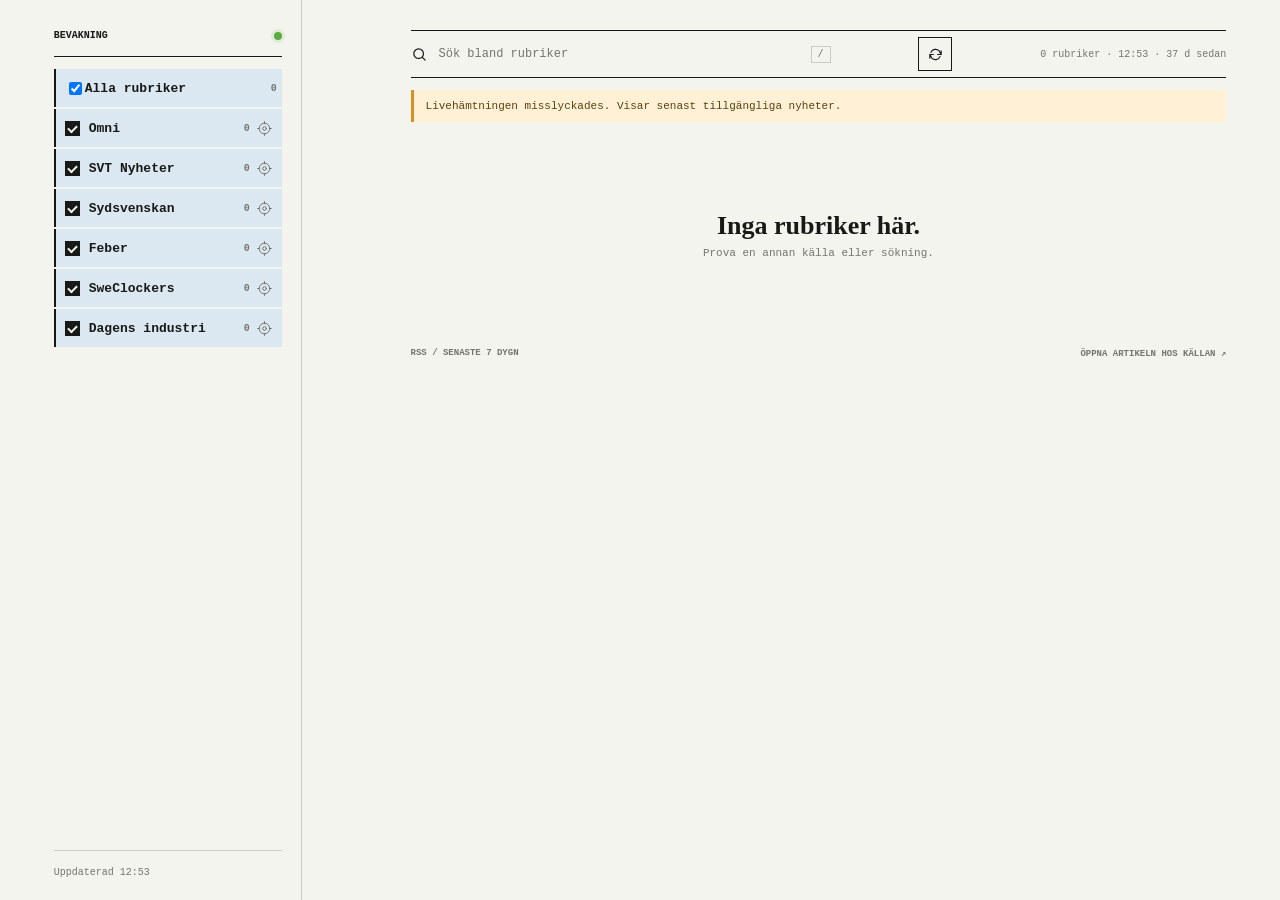
==== docs/index.html @ d1f1b70b "Bust cache for article age update" ====
<!doctype html>
<html lang="sv">
  <head>
    <meta charset="utf-8">
    <meta name="viewport" content="width=device-width, initial-scale=1">
    <meta name="theme-color" content="#f3f4ee">
    <meta name="description" content="Svenska rubriker från Omni, SVT, Sydsvenskan, Feber och SweClockers.">
    <title>Nyheter</title>
    <link rel="icon" type="image/svg+xml" href="./favicon.svg?v=1">
    <link rel="stylesheet" href="./styles.css?v=load-more-100-view-1">
    <script src="./app.js?v=load-more-100-view-2" defer></script>
  </head>
  <body>
    <main class="layout">
      <aside class="rail" aria-label="Källor">
        <div class="rail-heading"><span>BEVAKNING</span><span class="live-dot" aria-hidden="true"></span></div>
        <nav class="source-nav" id="source-nav" aria-label="Filtrera efter källa">
          <label class="source-filter is-active" for="source-all">
            <input id="source-all" type="checkbox" checked>
            <span>Alla rubriker</span>
            <span class="source-count" id="all-count">0</span>
          </label>
        </nav>
        <div class="rail-foot"><span id="update-time">Väntar på nyheter</span></div>
      </aside>

      <section class="feed" aria-label="Nyhetsflöde">
        <div class="toolbar">
          <label class="search-box">
            <svg viewBox="0 0 24 24" aria-hidden="true"><circle cx="10.8" cy="10.8" r="6.8"/><path d="m16 16 4 4"/></svg>
            <input id="search-input" type="search" placeholder="Sök bland rubriker" autocomplete="off" aria-label="Sök bland rubriker">
            <kbd>/</kbd>
          </label>
          <button class="refresh-button" id="refresh-button" type="button" title="Hämta senaste uppdateringen" aria-label="Hämta senaste uppdateringen">
            <svg viewBox="0 0 24 24" aria-hidden="true"><path d="M20 7v5h-5M4 17v-5h5M5.6 9a7 7 0 0 1 11.6-2L20 12M4 12l2.8 5a7 7 0 0 0 11.6-2"/></svg>
          </button>
          <div class="toolbar-status" id="results-status" aria-live="polite">Laddar flödet...</div>
        </div>

        <div id="feed-status" class="feed-status" role="status" hidden></div>
        <div class="article-list" id="article-list" aria-live="polite"></div>
        <div class="empty-state" id="empty-state" hidden>
          <h2>Inga rubriker här.</h2>
          <p>Prova en annan källa eller sökning.</p>
        </div>
        <div class="load-more-wrap" id="load-more-wrap" hidden>
          <button class="load-more-button" id="load-more-button" type="button">Ladda 100 till</button>
        </div>
        <footer class="feed-footer"><span>RSS / SENASTE 7 DYGN</span><span>ÖPPNA ARTIKELN HOS KÄLLAN ↗</span></footer>
      </section>
    </main>
  </body>
</html>
---- docs/styles.css ----
:root {
  color-scheme: light;
  --paper: #f3f4ee;
  --ink: #171916;
  --muted: #72766d;
  --line: #c9ccc2;
  --accent: #dce8f1;
  --accent-hover: #e8eff5;
  --mono: "SFMono-Regular", Consolas, "Liberation Mono", monospace;
  --serif: "Iowan Old Style", "Palatino Linotype", "Book Antiqua", Georgia, serif;
}

* { box-sizing: border-box; }
html { min-width: 320px; background: var(--paper); }
body { margin: 0; color: var(--ink); font-family: var(--mono); font-size: 13px; }
button, input { color: inherit; font: inherit; }
button { cursor: pointer; }
a { color: inherit; }
.rail-heading, .feed-footer { font-size: 10px; font-weight: 700; }
.refresh-button { width: 34px; height: 34px; flex: 0 0 34px; display: grid; place-items: center; border: 1px solid var(--ink); background: transparent; }
.refresh-button:hover { background: var(--accent); }
.refresh-button svg, .search-box svg { width: 17px; height: 17px; fill: none; stroke: currentColor; stroke-width: 1.7; stroke-linecap: round; stroke-linejoin: round; }
.refresh-button.is-loading svg { animation: turn .8s linear infinite; }
@keyframes turn { to { transform: rotate(360deg); } }
.layout { max-width: 1440px; margin: 0 auto; display: grid; grid-template-columns: 248px minmax(0, 860px); column-gap: clamp(42px, 8.5vw, 130px); padding: 0 4.2vw; }
.rail { min-height: 100vh; position: sticky; top: 0; height: 100vh; display: flex; flex-direction: column; border-right: 1px solid var(--line); padding: 30px 19px 22px 0; }
.rail-heading { display: flex; justify-content: space-between; align-items: center; padding-bottom: 15px; border-bottom: 1px solid var(--ink); }
.live-dot { height: 8px; width: 8px; border-radius: 50%; background: #5da945; box-shadow: 0 0 0 3px #5da94522; }
.source-nav { display: grid; gap: 2px; padding-top: 12px; }
.source-filter { display: flex; justify-content: space-between; align-items: center; min-height: 38px; padding: 0 5px 0 9px; background: transparent; border: 0; border-left: 2px solid transparent; }
.source-choice { display: flex; align-items: center; flex: 1; min-width: 0; min-height: 36px; cursor: pointer; }
.source-choice input { appearance: none; width: 15px; height: 15px; flex: 0 0 15px; margin: 0 9px 0 0; display: grid; place-items: center; border: 1px solid var(--muted); background: transparent; }
.source-choice input::before { content: ""; width: 7px; height: 4px; border-left: 2px solid var(--paper); border-bottom: 2px solid var(--paper); transform: rotate(-45deg) scale(0); }
.source-choice input:checked { border-color: var(--ink); background: var(--ink); }
.source-choice input:checked::before { transform: rotate(-45deg) scale(1); }
.source-choice input:focus-visible { outline: 2px solid var(--ink); outline-offset: 2px; }
.source-solo { width: 27px; height: 27px; flex: 0 0 27px; display: grid; place-items: center; border: 1px solid transparent; background: transparent; color: var(--muted); }
.source-solo svg { width: 15px; height: 15px; fill: none; stroke: currentColor; stroke-width: 1.6; stroke-linecap: round; stroke-linejoin: round; }
.source-solo:hover, .source-solo[aria-pressed="true"] { border-color: var(--ink); color: var(--ink); background: var(--paper); }
.source-solo:focus-visible { outline: 2px solid var(--ink); outline-offset: 1px; }
.source-filter:hover { background: var(--accent-hover); }
.source-filter.is-active { background: var(--accent); border-left-color: var(--ink); font-weight: 700; }
.source-filter.is-partial { background: var(--accent-hover); border-left-color: var(--line); }
.source-count { color: var(--muted); font-size: 10px; }
.source-filter .source-count { margin-left: auto; }
.rail-foot { margin-top: auto; border-top: 1px solid var(--line); padding-top: 16px; display: grid; gap: 8px; color: var(--muted); font-size: 10px; }
.feed { min-width: 0; padding: 30px 0 0; }
.toolbar { min-height: 48px; display: flex; align-items: center; justify-content: space-between; gap: 18px; border-top: 1px solid var(--ink); border-bottom: 1px solid var(--ink); }
.search-box { display: flex; align-items: center; gap: 9px; flex: 1; max-width: 420px; }
.search-box svg { flex: 0 0 auto; }
.search-box input { width: 100%; min-width: 0; border: 0; outline: 0; background: transparent; font-size: 12px; }
.search-box input::placeholder { color: var(--muted); }
kbd { border: 1px solid var(--line); padding: 2px 6px; color: var(--muted); font: 10px var(--mono); }
.toolbar-status { color: var(--muted); font-size: 10px; white-space: nowrap; }
.feed-status { margin-top: 12px; padding: 10px 12px; background: #fff0d6; border-left: 3px solid #d99025; color: #59400e; font-size: 11px; }
.feed-status[hidden], .empty-state[hidden] { display: none; }
.article-list { animation: arrive .35s ease-out both; }
@keyframes arrive { from { opacity: 0; transform: translateY(6px); } to { opacity: 1; transform: translateY(0); } }
.article-row { display: grid; grid-template-columns: 76px minmax(0, 1fr) 78px; gap: 16px; align-items: start; padding: 17px 0 16px; border-bottom: 1px solid var(--line); }
.article-source { padding-top: 3px; color: var(--muted); font-size: 10px; line-height: 1.35; text-decoration: none; }
.article-source:hover { color: var(--ink); text-decoration: underline; }
.article-main { min-width: 0; }
.article-title { display: inline; font-family: var(--serif); font-weight: 600; font-size: 20px; line-height: 1.27; text-decoration: none; text-wrap: pretty; }
.article-title:hover { text-decoration: underline; text-decoration-thickness: 1px; text-underline-offset: 3px; }
.article-description { margin: 6px 0 0; max-width: 660px; color: var(--muted); font-family: var(--serif); font-size: 13px; line-height: 1.45; }
.article-time { padding-top: 4px; color: var(--muted); font-size: 10px; text-align: right; white-space: nowrap; }
.load-more-wrap { display: flex; justify-content: center; padding: 22px 0; border-bottom: 1px solid var(--line); }
.load-more-wrap[hidden] { display: none; }
.load-more-button { min-height: 38px; padding: 0 16px; border: 1px solid var(--ink); background: transparent; font-size: 11px; }
.load-more-button:hover { background: var(--accent); }
.load-more-button:focus-visible { outline: 2px solid var(--ink); outline-offset: 2px; }
.empty-state { padding: 72px 0; text-align: center; }
.empty-state h2 { margin: 17px 0 6px; font: 600 26px var(--serif); }
.empty-state p { margin: 0; color: var(--muted); font-size: 11px; }
.feed-footer { display: flex; justify-content: space-between; gap: 12px; padding: 17px 0 28px; color: var(--muted); font-size: 9px; }

@media (min-width: 1440px) {
  .layout { padding-right: 0; padding-left: 0; }
}
@media (max-width: 780px) {
  .layout { display: block; padding: 0 18px; }
  .rail { position: static; height: auto; min-height: 0; padding: 17px 0 12px; border-right: 0; border-bottom: 1px solid var(--ink); }
  .rail-heading { padding-bottom: 10px; border-bottom: 0; }
  .source-nav { display: flex; overflow-x: auto; gap: 6px; padding-top: 2px; scrollbar-width: thin; }
  .source-filter { flex: 0 0 auto; min-height: 34px; border: 1px solid var(--line); padding: 0 10px; font-size: 11px; }
  .source-filter.is-active { border-color: var(--ink); }
  .rail-foot { display: none; }
  .feed { padding-top: 17px; }
}
@media (max-width: 480px) {
  .toolbar { gap: 9px; }
  .toolbar-status { font-size: 9px; }
  .article-row { grid-template-columns: minmax(0, 1fr) auto; gap: 5px 12px; padding: 14px 0; }
  .article-source { grid-column: 1; grid-row: 1; }
  .article-main { grid-column: 1 / -1; grid-row: 2; }
  .article-time { grid-column: 2; grid-row: 1; }
  .article-title { font-size: 19px; }
  .feed-footer { font-size: 8px; }
}
@media (prefers-reduced-motion: reduce) {
  *, *::before, *::after { scroll-behavior: auto !important; animation-duration: .01ms !important; animation-iteration-count: 1 !important; }
}
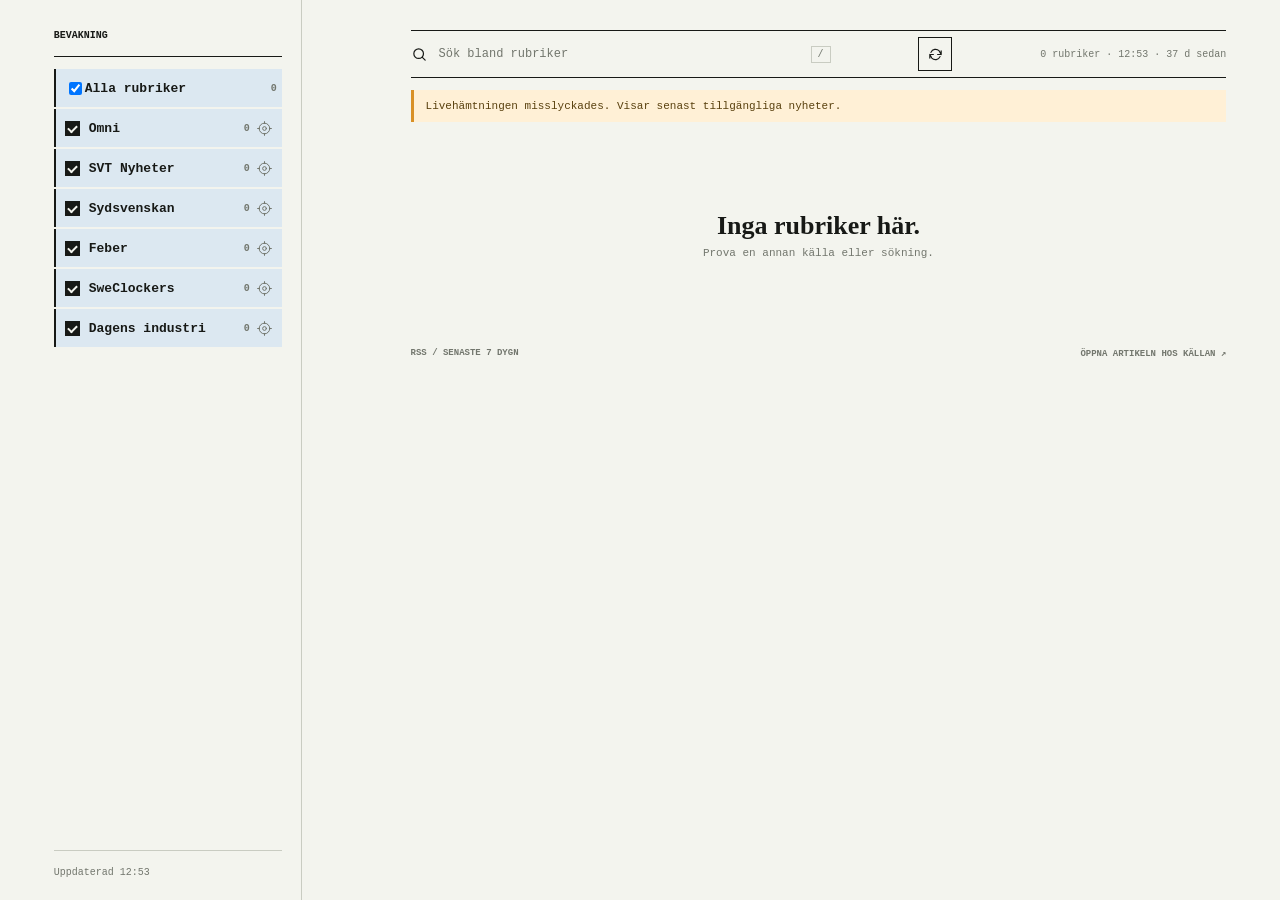
==== commit 3d37c567: "Remove decorative green status dot" ====
--- a/docs/index.html
+++ b/docs/index.html
@@ -7,13 +7,13 @@
     <meta name="description" content="Svenska rubriker från Omni, SVT, Sydsvenskan, Feber och SweClockers.">
     <title>Nyheter</title>
     <link rel="icon" type="image/svg+xml" href="./favicon.svg?v=1">
-    <link rel="stylesheet" href="./styles.css?v=load-more-100-view-1">
+    <link rel="stylesheet" href="./styles.css?v=remove-decorative-dot-1">
     <script src="./app.js?v=load-more-100-view-2" defer></script>
   </head>
   <body>
     <main class="layout">
       <aside class="rail" aria-label="Källor">
-        <div class="rail-heading"><span>BEVAKNING</span><span class="live-dot" aria-hidden="true"></span></div>
+        <div class="rail-heading"><span>BEVAKNING</span></div>
         <nav class="source-nav" id="source-nav" aria-label="Filtrera efter källa">
           <label class="source-filter is-active" for="source-all">
             <input id="source-all" type="checkbox" checked>
--- a/docs/styles.css
+++ b/docs/styles.css
@@ -25,7 +25,6 @@
 .layout { max-width: 1440px; margin: 0 auto; display: grid; grid-template-columns: 248px minmax(0, 860px); column-gap: clamp(42px, 8.5vw, 130px); padding: 0 4.2vw; }
 .rail { min-height: 100vh; position: sticky; top: 0; height: 100vh; display: flex; flex-direction: column; border-right: 1px solid var(--line); padding: 30px 19px 22px 0; }
 .rail-heading { display: flex; justify-content: space-between; align-items: center; padding-bottom: 15px; border-bottom: 1px solid var(--ink); }
-.live-dot { height: 8px; width: 8px; border-radius: 50%; background: #5da945; box-shadow: 0 0 0 3px #5da94522; }
 .source-nav { display: grid; gap: 2px; padding-top: 12px; }
 .source-filter { display: flex; justify-content: space-between; align-items: center; min-height: 38px; padding: 0 5px 0 9px; background: transparent; border: 0; border-left: 2px solid transparent; }
 .source-choice { display: flex; align-items: center; flex: 1; min-width: 0; min-height: 36px; cursor: pointer; }
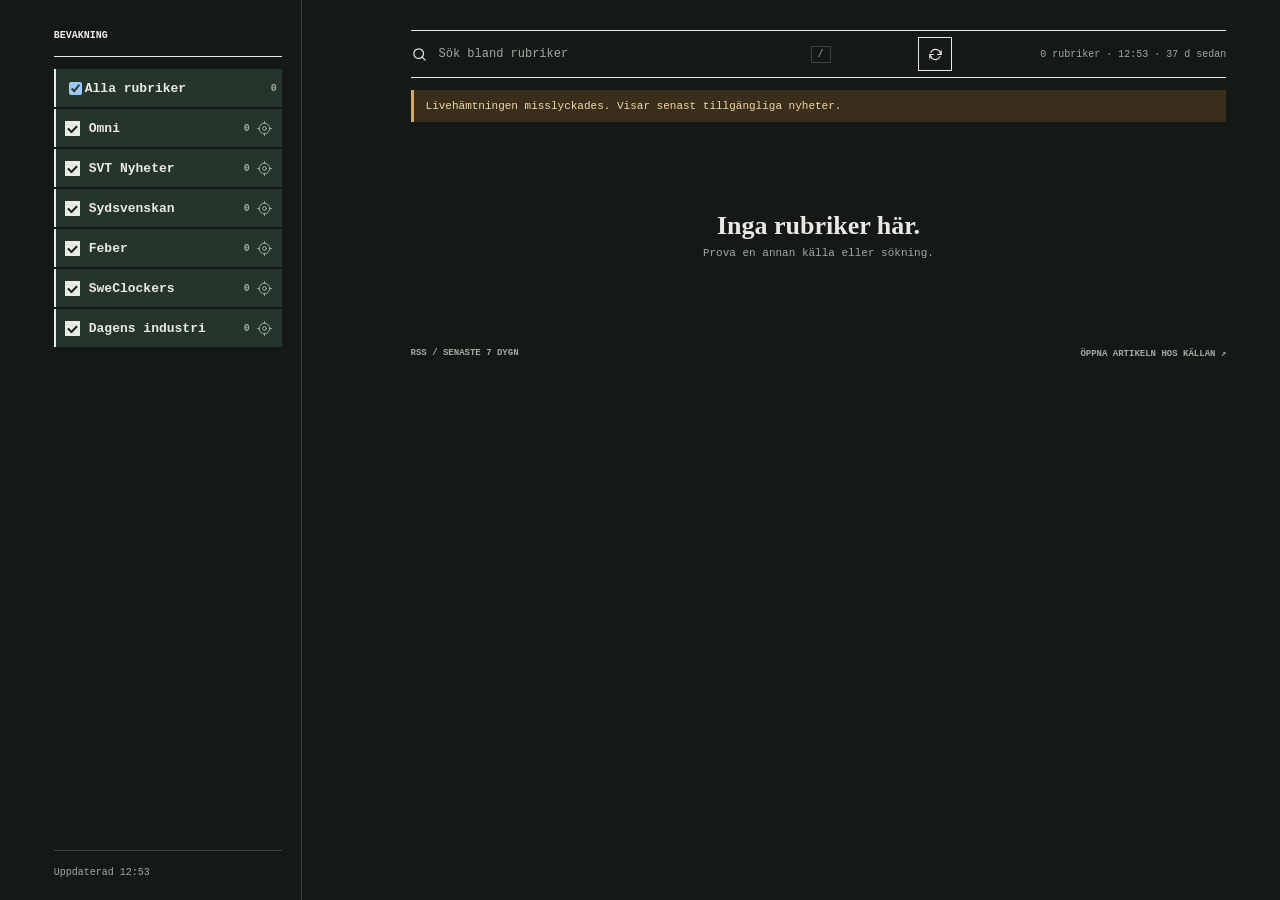
==== commit c002b182: "Add dark theme to news dashboard" ====
--- a/docs/index.html
+++ b/docs/index.html
@@ -3,12 +3,12 @@
   <head>
     <meta charset="utf-8">
     <meta name="viewport" content="width=device-width, initial-scale=1">
-    <meta name="theme-color" content="#f3f4ee">
+    <meta name="theme-color" content="#151916">
     <meta name="description" content="Svenska rubriker från Omni, SVT, Sydsvenskan, Feber och SweClockers.">
     <title>Nyheter</title>
     <link rel="icon" type="image/svg+xml" href="./favicon.svg?v=1">
-    <link rel="stylesheet" href="./styles.css?v=remove-decorative-dot-1">
-    <script src="./app.js?v=load-more-100-view-2" defer></script>
+    <link rel="stylesheet" href="./styles.css?v=dark-mode-1">
+    <script src="./app.js?v=weekly-source-count-1" defer></script>
   </head>
   <body>
     <main class="layout">
--- a/docs/styles.css
+++ b/docs/styles.css
@@ -1,11 +1,11 @@
 :root {
-  color-scheme: light;
-  --paper: #f3f4ee;
-  --ink: #171916;
-  --muted: #72766d;
-  --line: #c9ccc2;
-  --accent: #dce8f1;
-  --accent-hover: #e8eff5;
+  color-scheme: dark;
+  --paper: #151916;
+  --ink: #e7ebe4;
+  --muted: #a0aaa0;
+  --line: #39433b;
+  --accent: #26352b;
+  --accent-hover: #303f34;
   --mono: "SFMono-Regular", Consolas, "Liberation Mono", monospace;
   --serif: "Iowan Old Style", "Palatino Linotype", "Book Antiqua", Georgia, serif;
 }
@@ -51,7 +51,7 @@
 .search-box input::placeholder { color: var(--muted); }
 kbd { border: 1px solid var(--line); padding: 2px 6px; color: var(--muted); font: 10px var(--mono); }
 .toolbar-status { color: var(--muted); font-size: 10px; white-space: nowrap; }
-.feed-status { margin-top: 12px; padding: 10px 12px; background: #fff0d6; border-left: 3px solid #d99025; color: #59400e; font-size: 11px; }
+.feed-status { margin-top: 12px; padding: 10px 12px; background: #392d1b; border-left: 3px solid #e1a943; color: #f1d9a8; font-size: 11px; }
 .feed-status[hidden], .empty-state[hidden] { display: none; }
 .article-list { animation: arrive .35s ease-out both; }
 @keyframes arrive { from { opacity: 0; transform: translateY(6px); } to { opacity: 1; transform: translateY(0); } }
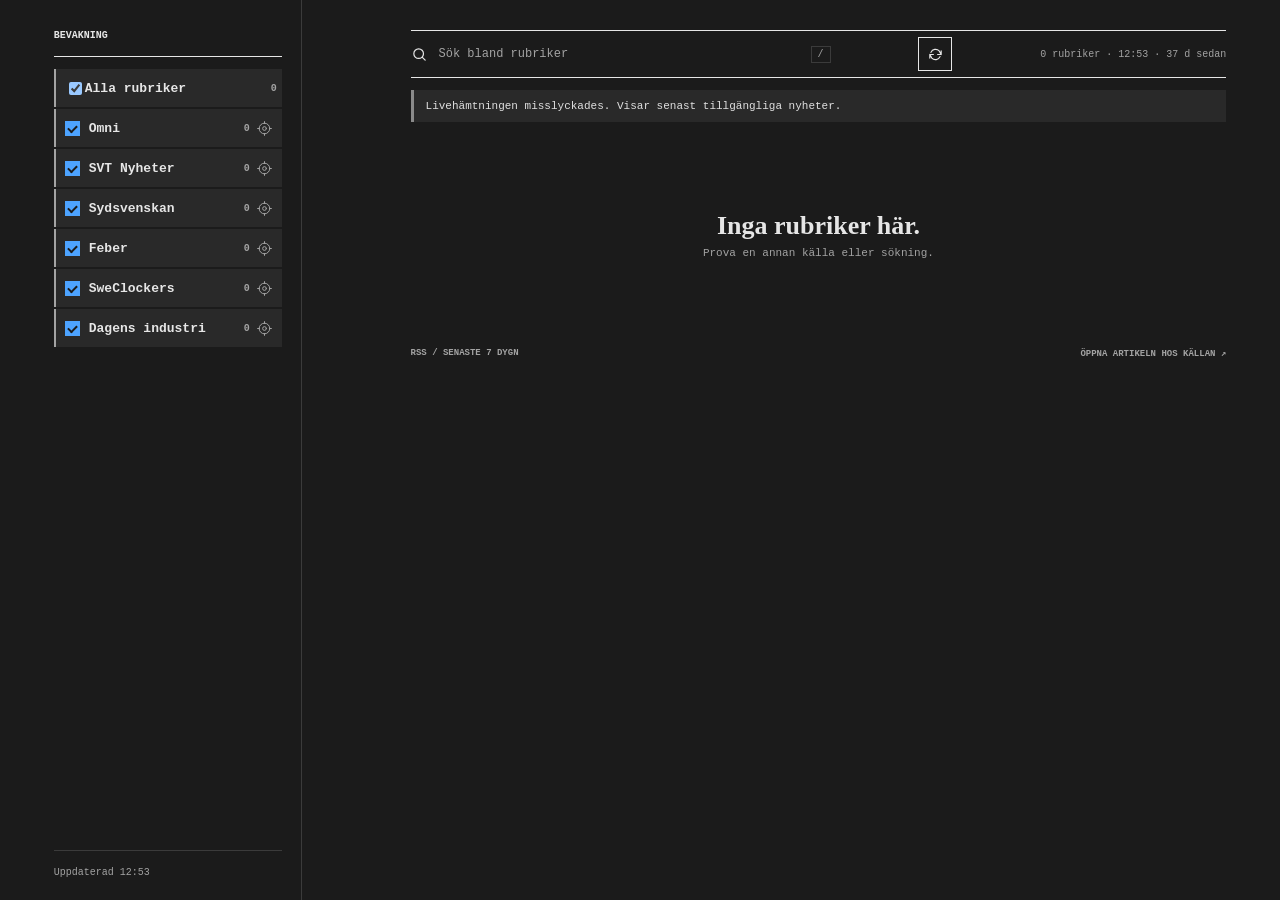
==== commit 8ac9e72d: "Use neutral dark theme with blue source checks" ====
--- a/docs/index.html
+++ b/docs/index.html
@@ -3,11 +3,11 @@
   <head>
     <meta charset="utf-8">
     <meta name="viewport" content="width=device-width, initial-scale=1">
-    <meta name="theme-color" content="#151916">
+    <meta name="theme-color" content="#1b1b1b">
     <meta name="description" content="Svenska rubriker från Omni, SVT, Sydsvenskan, Feber och SweClockers.">
     <title>Nyheter</title>
     <link rel="icon" type="image/svg+xml" href="./favicon.svg?v=1">
-    <link rel="stylesheet" href="./styles.css?v=dark-mode-1">
+    <link rel="stylesheet" href="./styles.css?v=standard-dark-2">
     <script src="./app.js?v=weekly-source-count-1" defer></script>
   </head>
   <body>
--- a/docs/styles.css
+++ b/docs/styles.css
@@ -1,11 +1,12 @@
 :root {
   color-scheme: dark;
-  --paper: #151916;
-  --ink: #e7ebe4;
-  --muted: #a0aaa0;
-  --line: #39433b;
-  --accent: #26352b;
-  --accent-hover: #303f34;
+  --paper: #1b1b1b;
+  --ink: #e6e6e6;
+  --muted: #a3a3a3;
+  --line: #3b3b3b;
+  --accent: #292929;
+  --accent-hover: #333333;
+  --checkbox-blue: #4da3ff;
   --mono: "SFMono-Regular", Consolas, "Liberation Mono", monospace;
   --serif: "Iowan Old Style", "Palatino Linotype", "Book Antiqua", Georgia, serif;
 }
@@ -30,15 +31,15 @@
 .source-choice { display: flex; align-items: center; flex: 1; min-width: 0; min-height: 36px; cursor: pointer; }
 .source-choice input { appearance: none; width: 15px; height: 15px; flex: 0 0 15px; margin: 0 9px 0 0; display: grid; place-items: center; border: 1px solid var(--muted); background: transparent; }
 .source-choice input::before { content: ""; width: 7px; height: 4px; border-left: 2px solid var(--paper); border-bottom: 2px solid var(--paper); transform: rotate(-45deg) scale(0); }
-.source-choice input:checked { border-color: var(--ink); background: var(--ink); }
+.source-choice input:checked { border-color: var(--checkbox-blue); background: var(--checkbox-blue); }
 .source-choice input:checked::before { transform: rotate(-45deg) scale(1); }
-.source-choice input:focus-visible { outline: 2px solid var(--ink); outline-offset: 2px; }
+.source-choice input:focus-visible { outline: 2px solid var(--checkbox-blue); outline-offset: 2px; }
 .source-solo { width: 27px; height: 27px; flex: 0 0 27px; display: grid; place-items: center; border: 1px solid transparent; background: transparent; color: var(--muted); }
 .source-solo svg { width: 15px; height: 15px; fill: none; stroke: currentColor; stroke-width: 1.6; stroke-linecap: round; stroke-linejoin: round; }
-.source-solo:hover, .source-solo[aria-pressed="true"] { border-color: var(--ink); color: var(--ink); background: var(--paper); }
+.source-solo:hover, .source-solo[aria-pressed="true"] { border-color: var(--line); color: var(--ink); background: var(--accent); }
 .source-solo:focus-visible { outline: 2px solid var(--ink); outline-offset: 1px; }
 .source-filter:hover { background: var(--accent-hover); }
-.source-filter.is-active { background: var(--accent); border-left-color: var(--ink); font-weight: 700; }
+.source-filter.is-active { background: var(--accent); border-left-color: var(--muted); font-weight: 700; }
 .source-filter.is-partial { background: var(--accent-hover); border-left-color: var(--line); }
 .source-count { color: var(--muted); font-size: 10px; }
 .source-filter .source-count { margin-left: auto; }
@@ -51,7 +52,7 @@
 .search-box input::placeholder { color: var(--muted); }
 kbd { border: 1px solid var(--line); padding: 2px 6px; color: var(--muted); font: 10px var(--mono); }
 .toolbar-status { color: var(--muted); font-size: 10px; white-space: nowrap; }
-.feed-status { margin-top: 12px; padding: 10px 12px; background: #392d1b; border-left: 3px solid #e1a943; color: #f1d9a8; font-size: 11px; }
+.feed-status { margin-top: 12px; padding: 10px 12px; background: #292929; border-left: 3px solid #8a8a8a; color: #e0e0e0; font-size: 11px; }
 .feed-status[hidden], .empty-state[hidden] { display: none; }
 .article-list { animation: arrive .35s ease-out both; }
 @keyframes arrive { from { opacity: 0; transform: translateY(6px); } to { opacity: 1; transform: translateY(0); } }
@@ -82,7 +83,7 @@
   .rail-heading { padding-bottom: 10px; border-bottom: 0; }
   .source-nav { display: flex; overflow-x: auto; gap: 6px; padding-top: 2px; scrollbar-width: thin; }
   .source-filter { flex: 0 0 auto; min-height: 34px; border: 1px solid var(--line); padding: 0 10px; font-size: 11px; }
-  .source-filter.is-active { border-color: var(--ink); }
+  .source-filter.is-active { border-color: var(--muted); }
   .rail-foot { display: none; }
   .feed { padding-top: 17px; }
 }
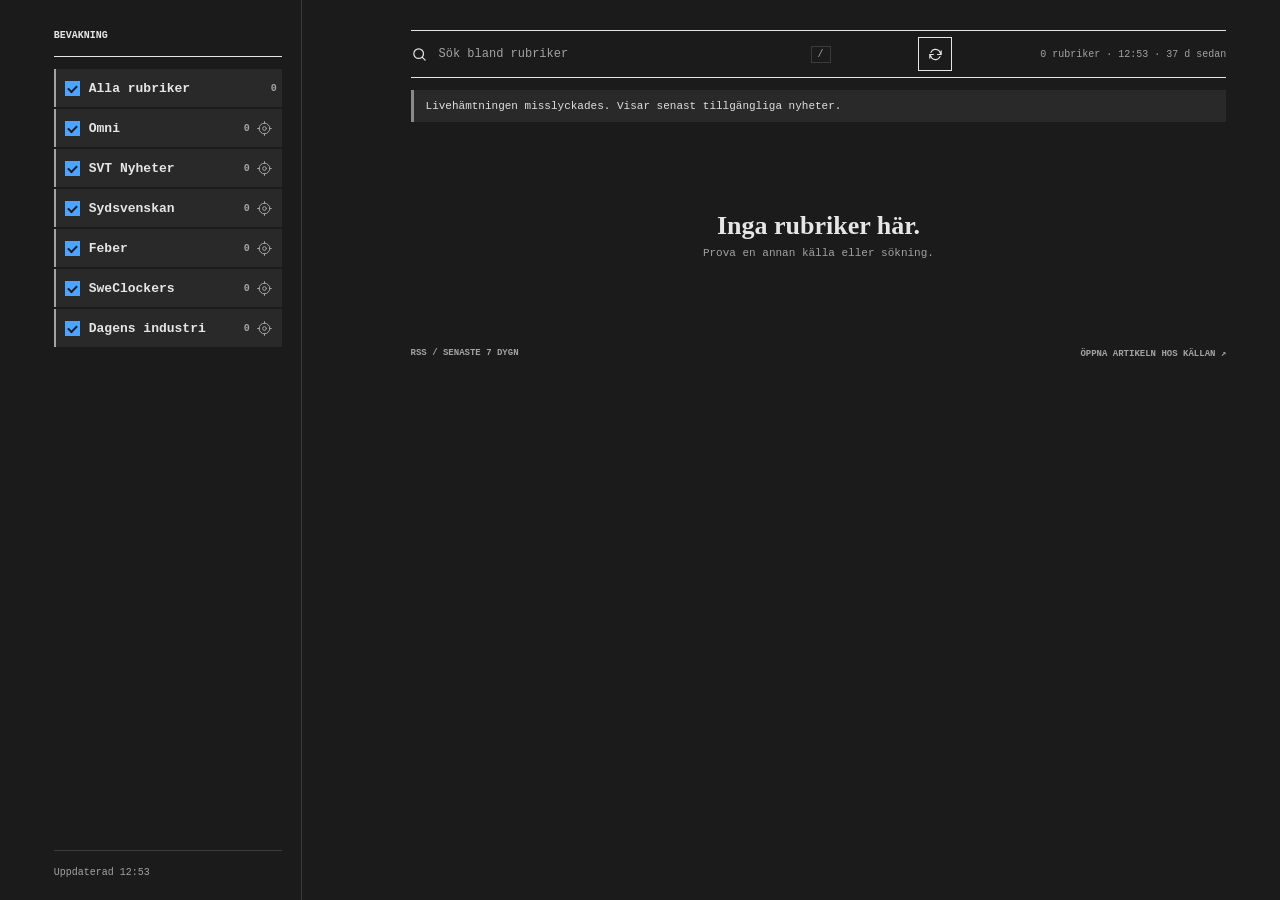
==== commit 1c166c65: "Unify source filter checkboxes" ====
--- a/docs/index.html
+++ b/docs/index.html
@@ -7,7 +7,7 @@
     <meta name="description" content="Svenska rubriker från Omni, SVT, Sydsvenskan, Feber och SweClockers.">
     <title>Nyheter</title>
     <link rel="icon" type="image/svg+xml" href="./favicon.svg?v=1">
-    <link rel="stylesheet" href="./styles.css?v=standard-dark-2">
+    <link rel="stylesheet" href="./styles.css?v=standard-dark-3">
     <script src="./app.js?v=weekly-source-count-1" defer></script>
   </head>
   <body>
--- a/docs/styles.css
+++ b/docs/styles.css
@@ -29,11 +29,11 @@
 .source-nav { display: grid; gap: 2px; padding-top: 12px; }
 .source-filter { display: flex; justify-content: space-between; align-items: center; min-height: 38px; padding: 0 5px 0 9px; background: transparent; border: 0; border-left: 2px solid transparent; }
 .source-choice { display: flex; align-items: center; flex: 1; min-width: 0; min-height: 36px; cursor: pointer; }
-.source-choice input { appearance: none; width: 15px; height: 15px; flex: 0 0 15px; margin: 0 9px 0 0; display: grid; place-items: center; border: 1px solid var(--muted); background: transparent; }
-.source-choice input::before { content: ""; width: 7px; height: 4px; border-left: 2px solid var(--paper); border-bottom: 2px solid var(--paper); transform: rotate(-45deg) scale(0); }
-.source-choice input:checked { border-color: var(--checkbox-blue); background: var(--checkbox-blue); }
-.source-choice input:checked::before { transform: rotate(-45deg) scale(1); }
-.source-choice input:focus-visible { outline: 2px solid var(--checkbox-blue); outline-offset: 2px; }
+.source-filter input[type="checkbox"] { appearance: none; width: 15px; height: 15px; flex: 0 0 15px; margin: 0 9px 0 0; display: grid; place-items: center; border: 1px solid var(--muted); background: transparent; }
+.source-filter input[type="checkbox"]::before { content: ""; width: 7px; height: 4px; border-left: 2px solid var(--paper); border-bottom: 2px solid var(--paper); transform: rotate(-45deg) scale(0); }
+.source-filter input[type="checkbox"]:checked { border-color: var(--checkbox-blue); background: var(--checkbox-blue); }
+.source-filter input[type="checkbox"]:checked::before { transform: rotate(-45deg) scale(1); }
+.source-filter input[type="checkbox"]:focus-visible { outline: 2px solid var(--checkbox-blue); outline-offset: 2px; }
 .source-solo { width: 27px; height: 27px; flex: 0 0 27px; display: grid; place-items: center; border: 1px solid transparent; background: transparent; color: var(--muted); }
 .source-solo svg { width: 15px; height: 15px; fill: none; stroke: currentColor; stroke-width: 1.6; stroke-linecap: round; stroke-linejoin: round; }
 .source-solo:hover, .source-solo[aria-pressed="true"] { border-color: var(--line); color: var(--ink); background: var(--accent); }
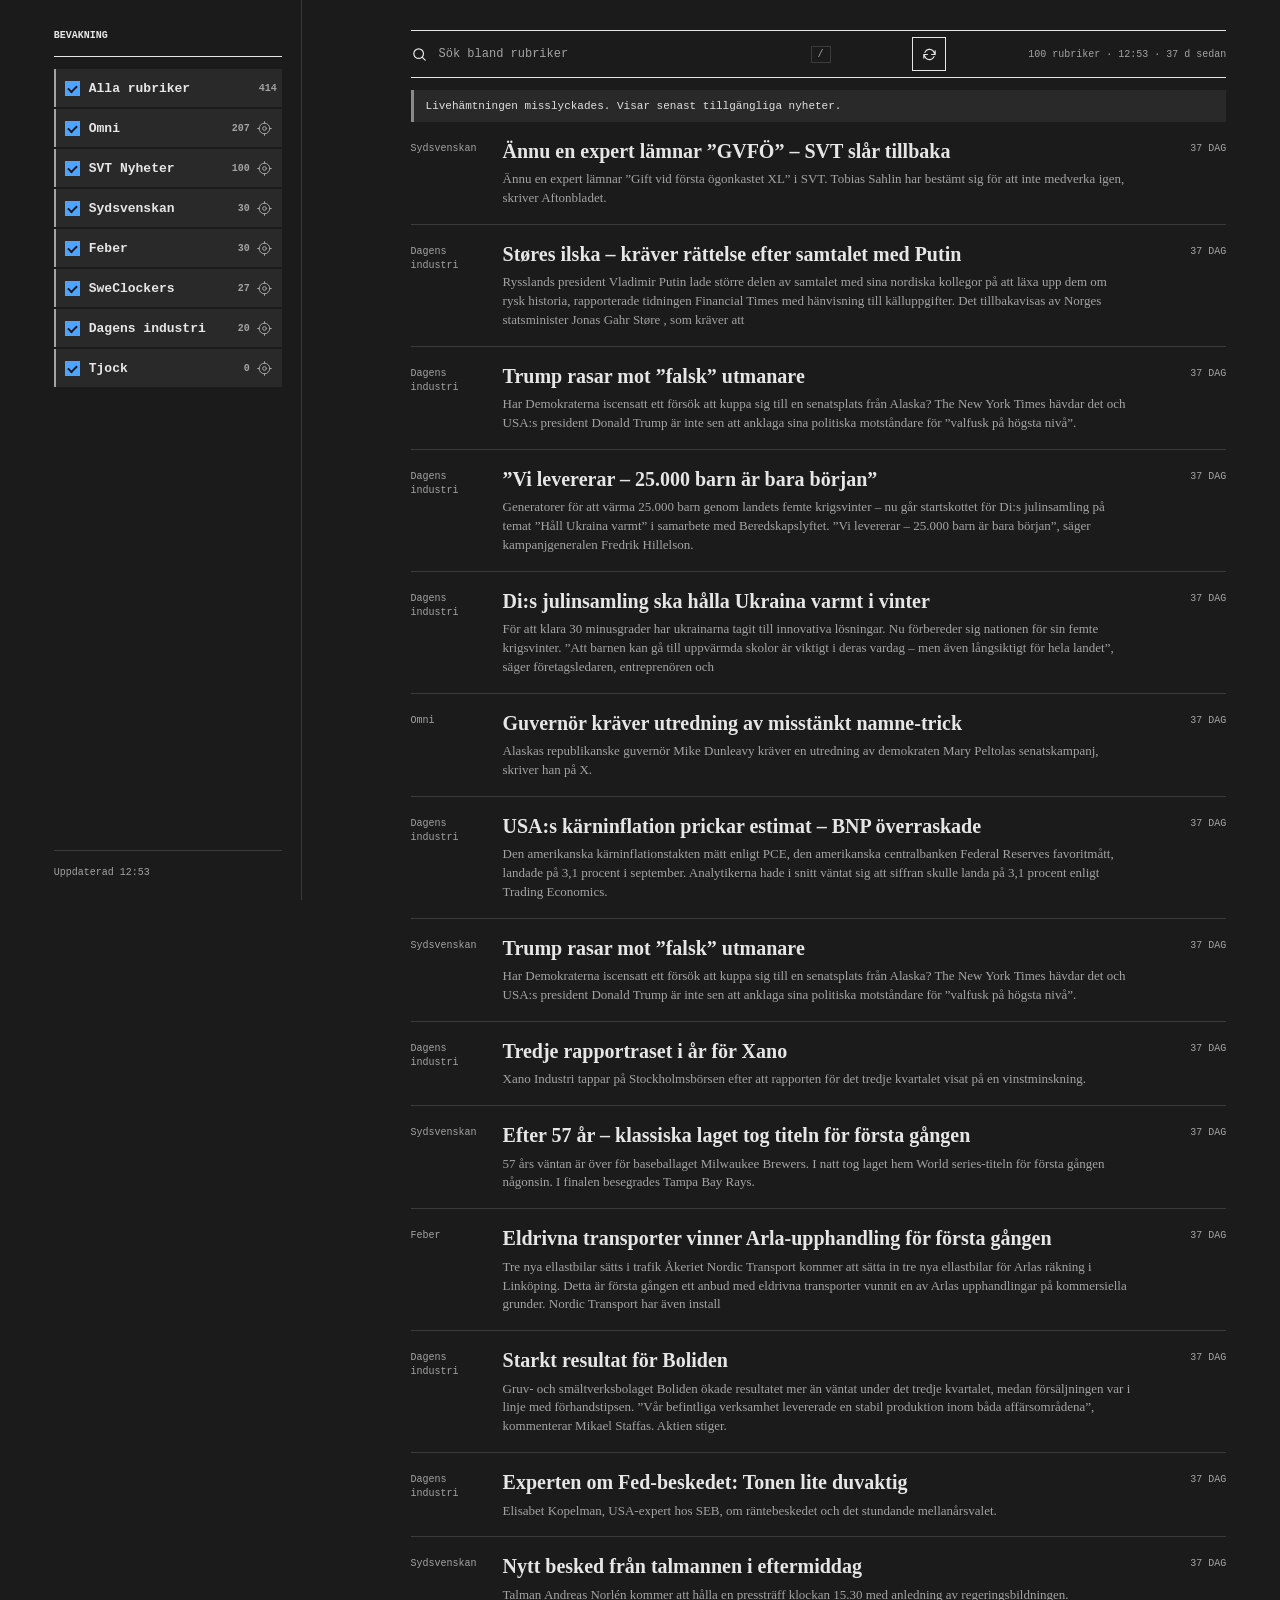
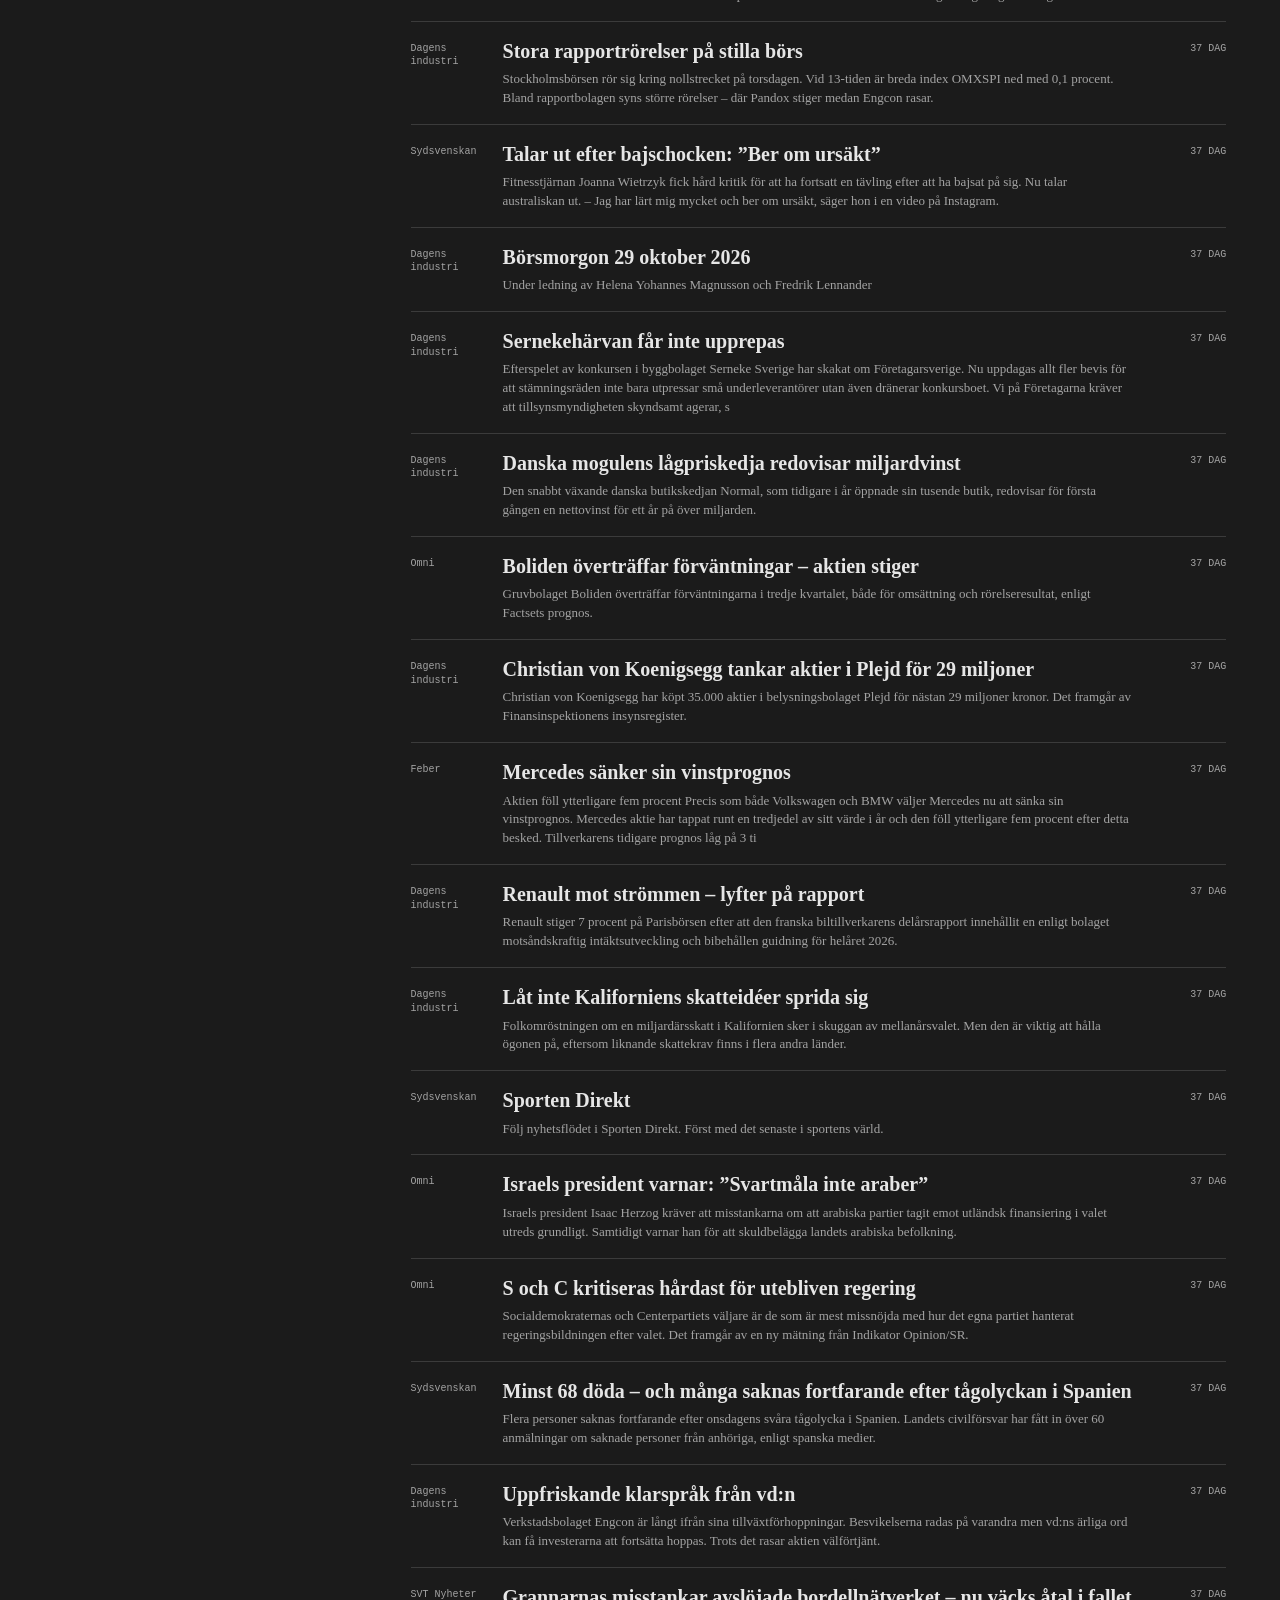
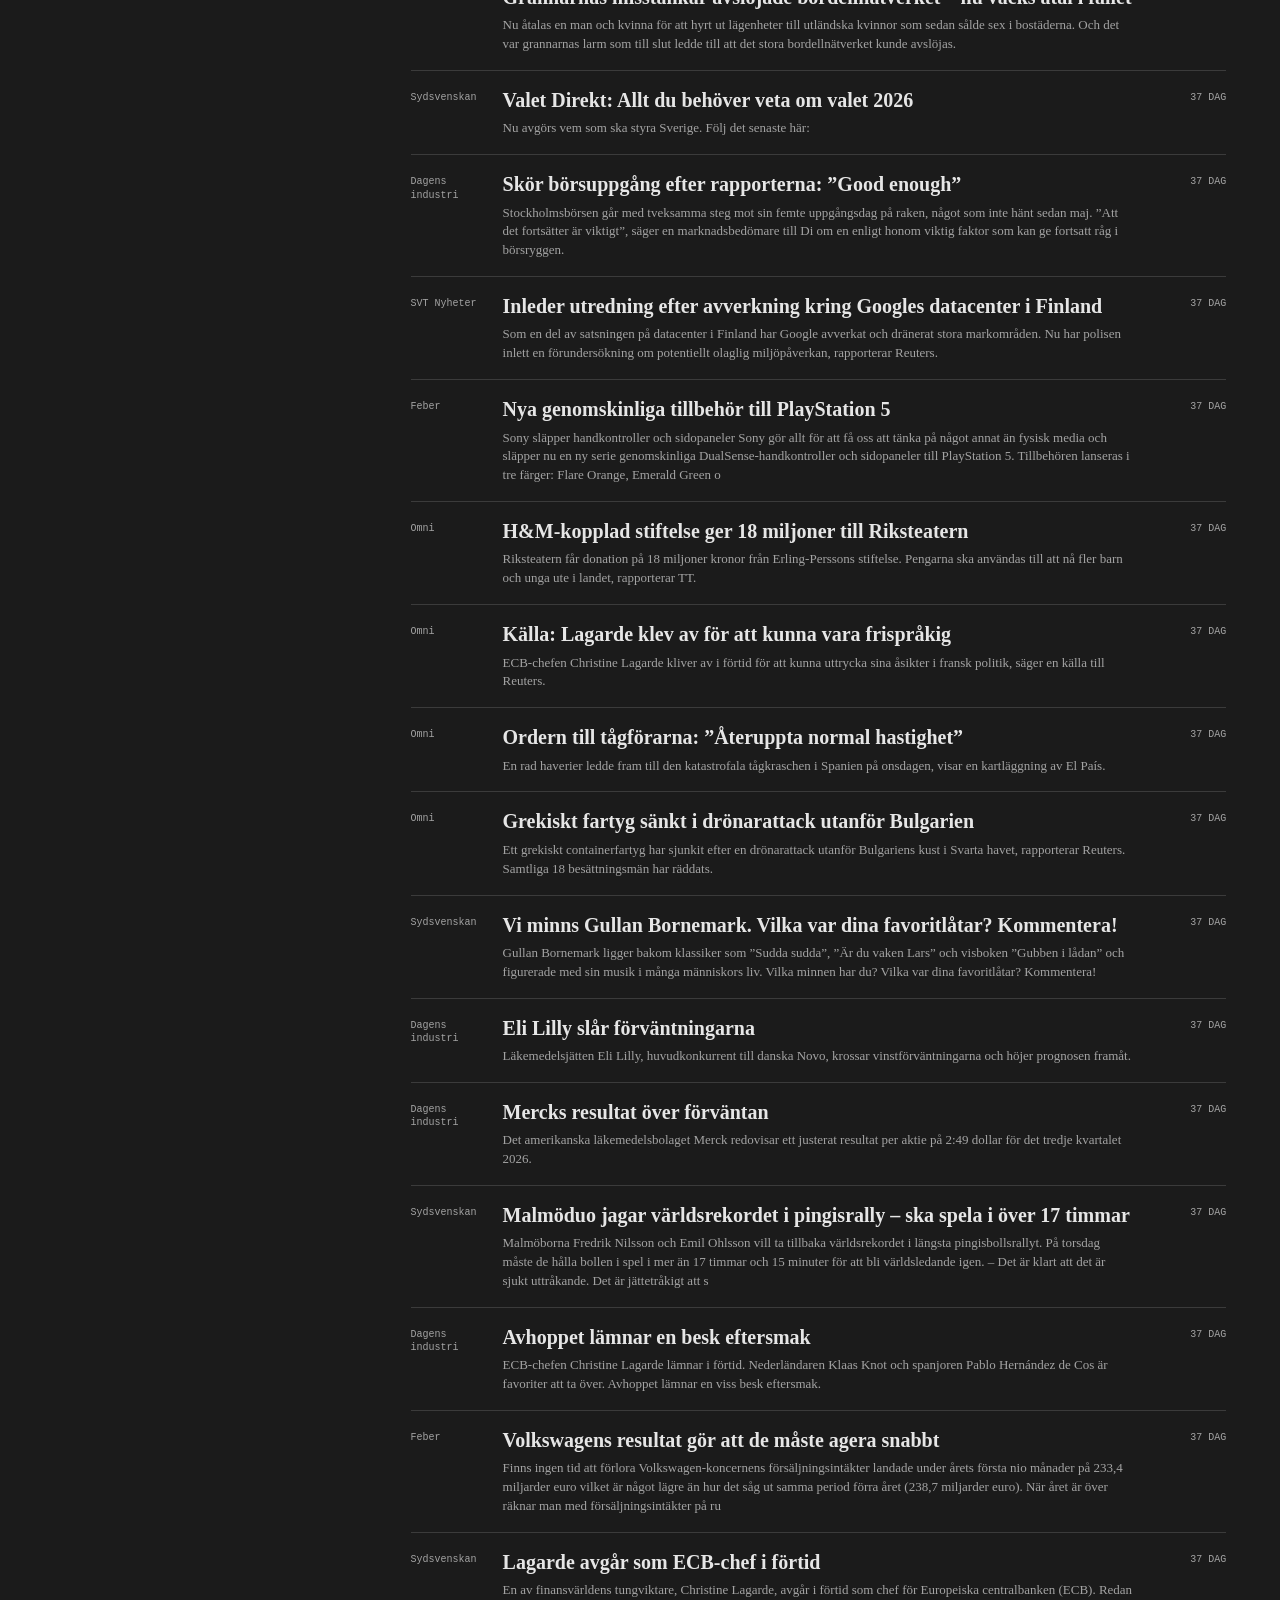
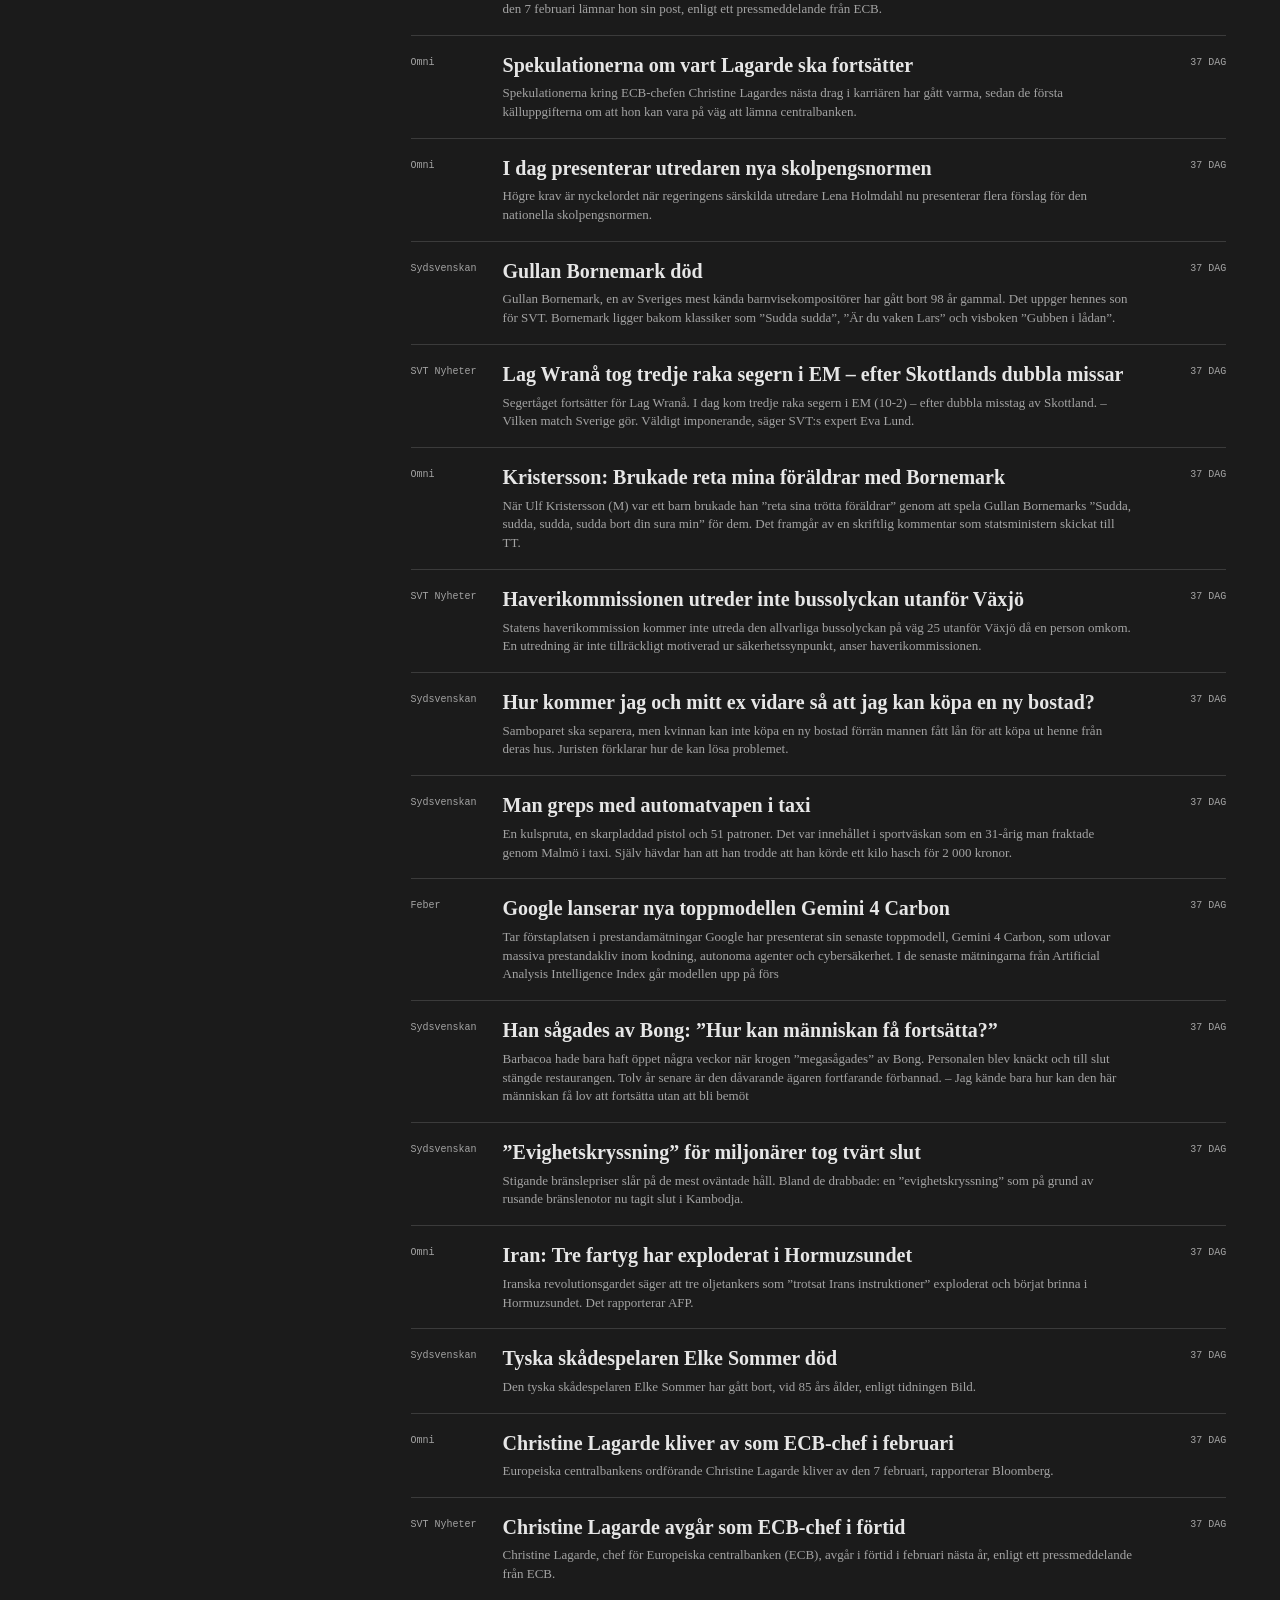
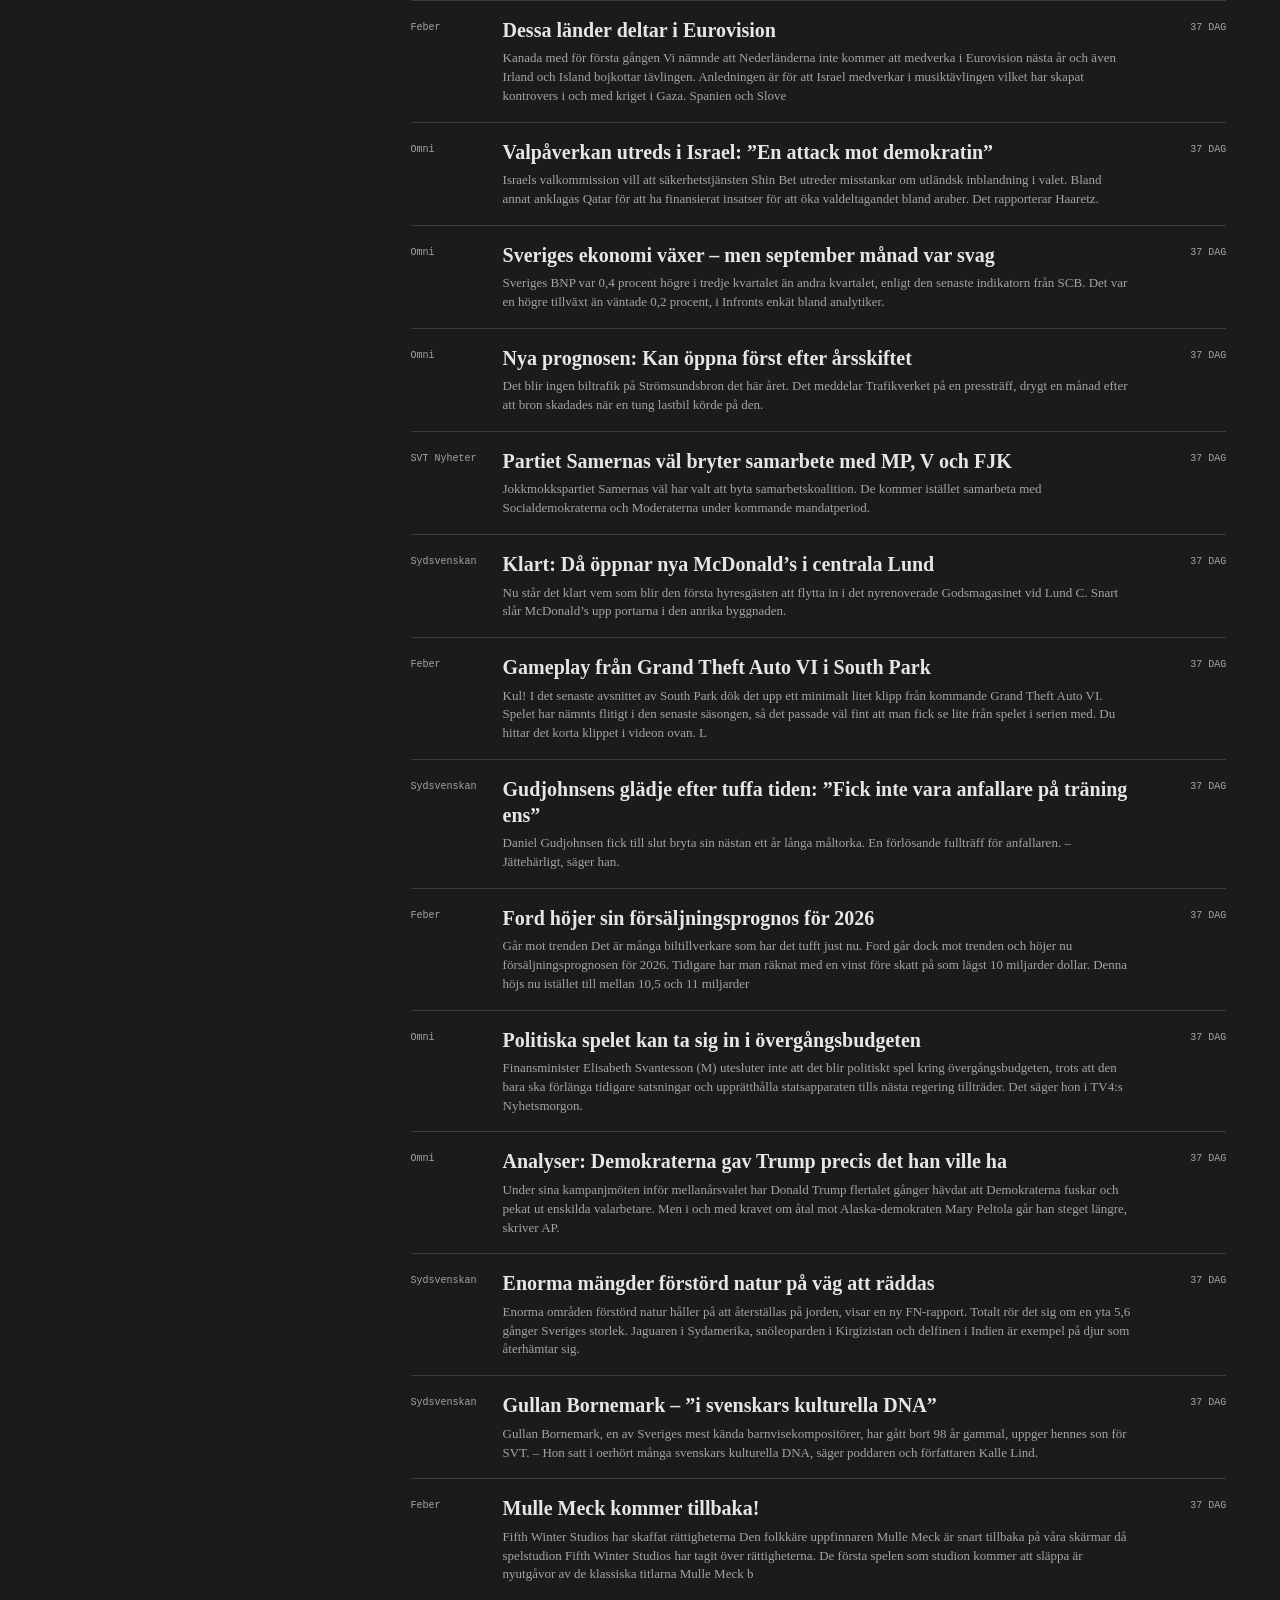
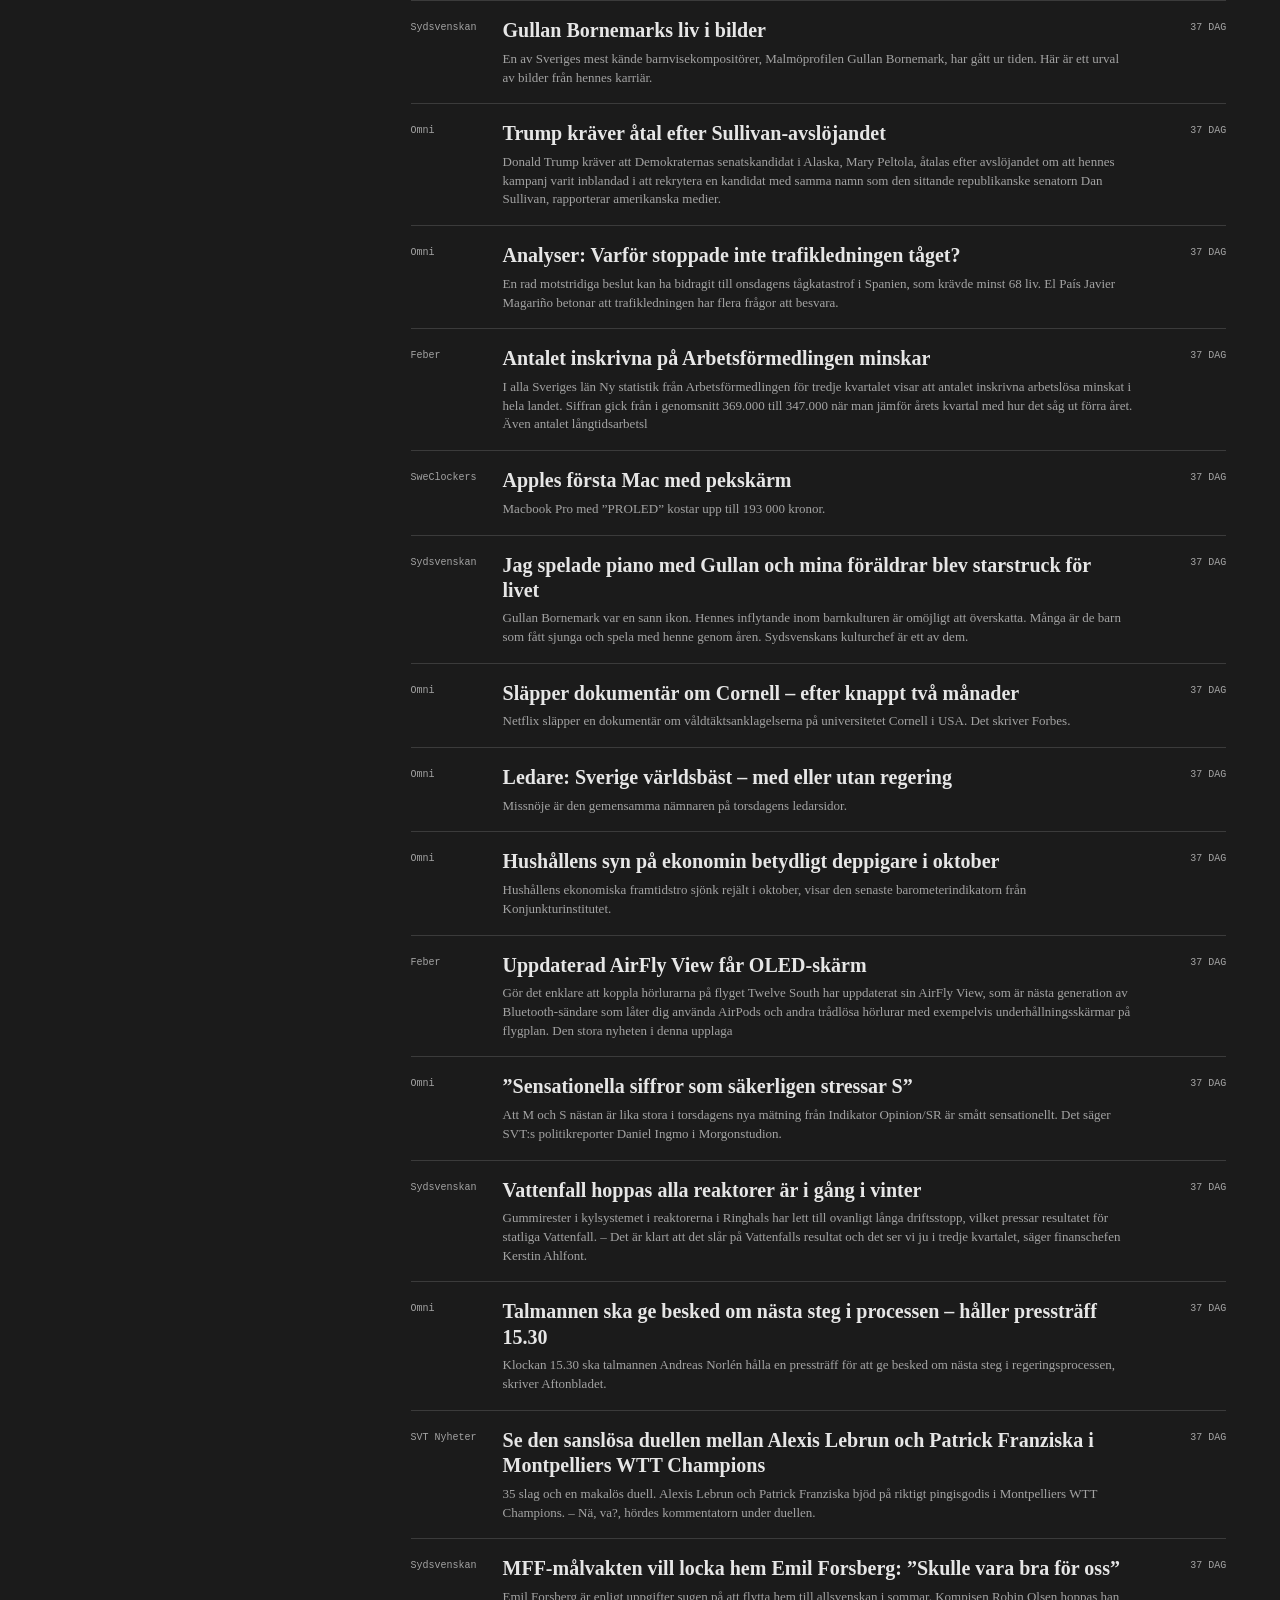
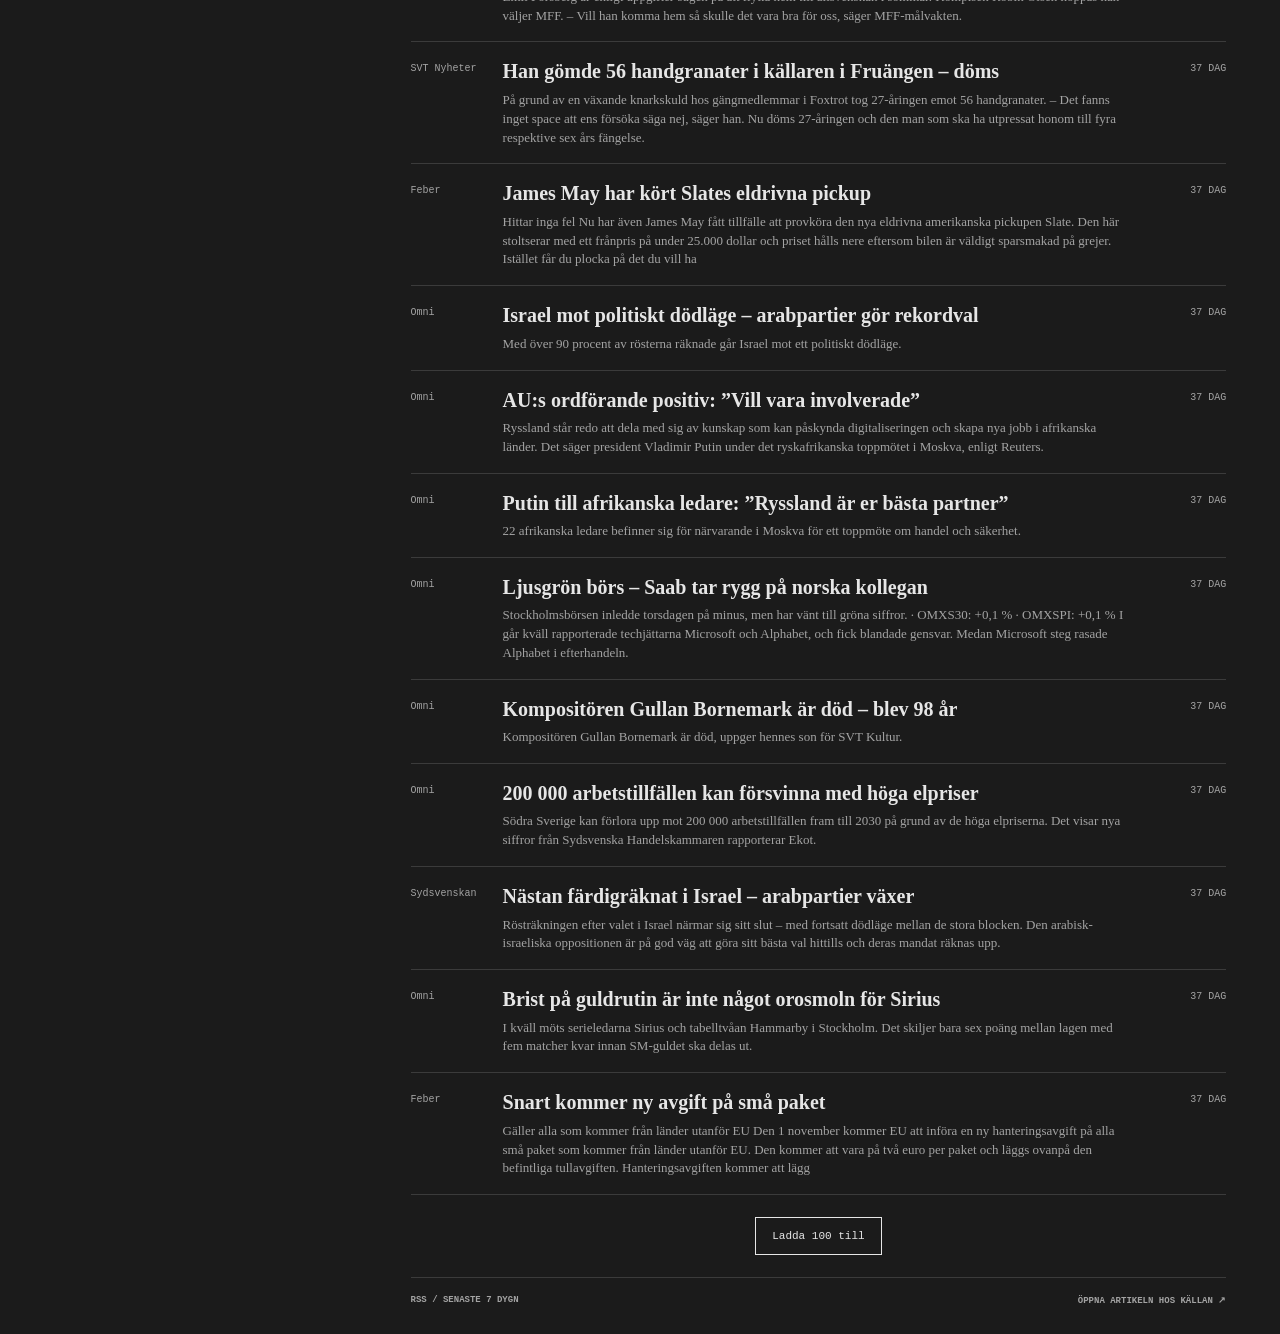
==== commit 13eb14a2: "Fix stale browser cache for source list" ====
--- a/docs/index.html
+++ b/docs/index.html
@@ -8,7 +8,7 @@
     <title>Nyheter</title>
     <link rel="icon" type="image/svg+xml" href="./favicon.svg?v=1">
     <link rel="stylesheet" href="./styles.css?v=standard-dark-3">
-    <script src="./app.js?v=weekly-source-count-1" defer></script>
+    <script src="./app.js?v=source-cache-fix-1" defer></script>
   </head>
   <body>
     <main class="layout">
